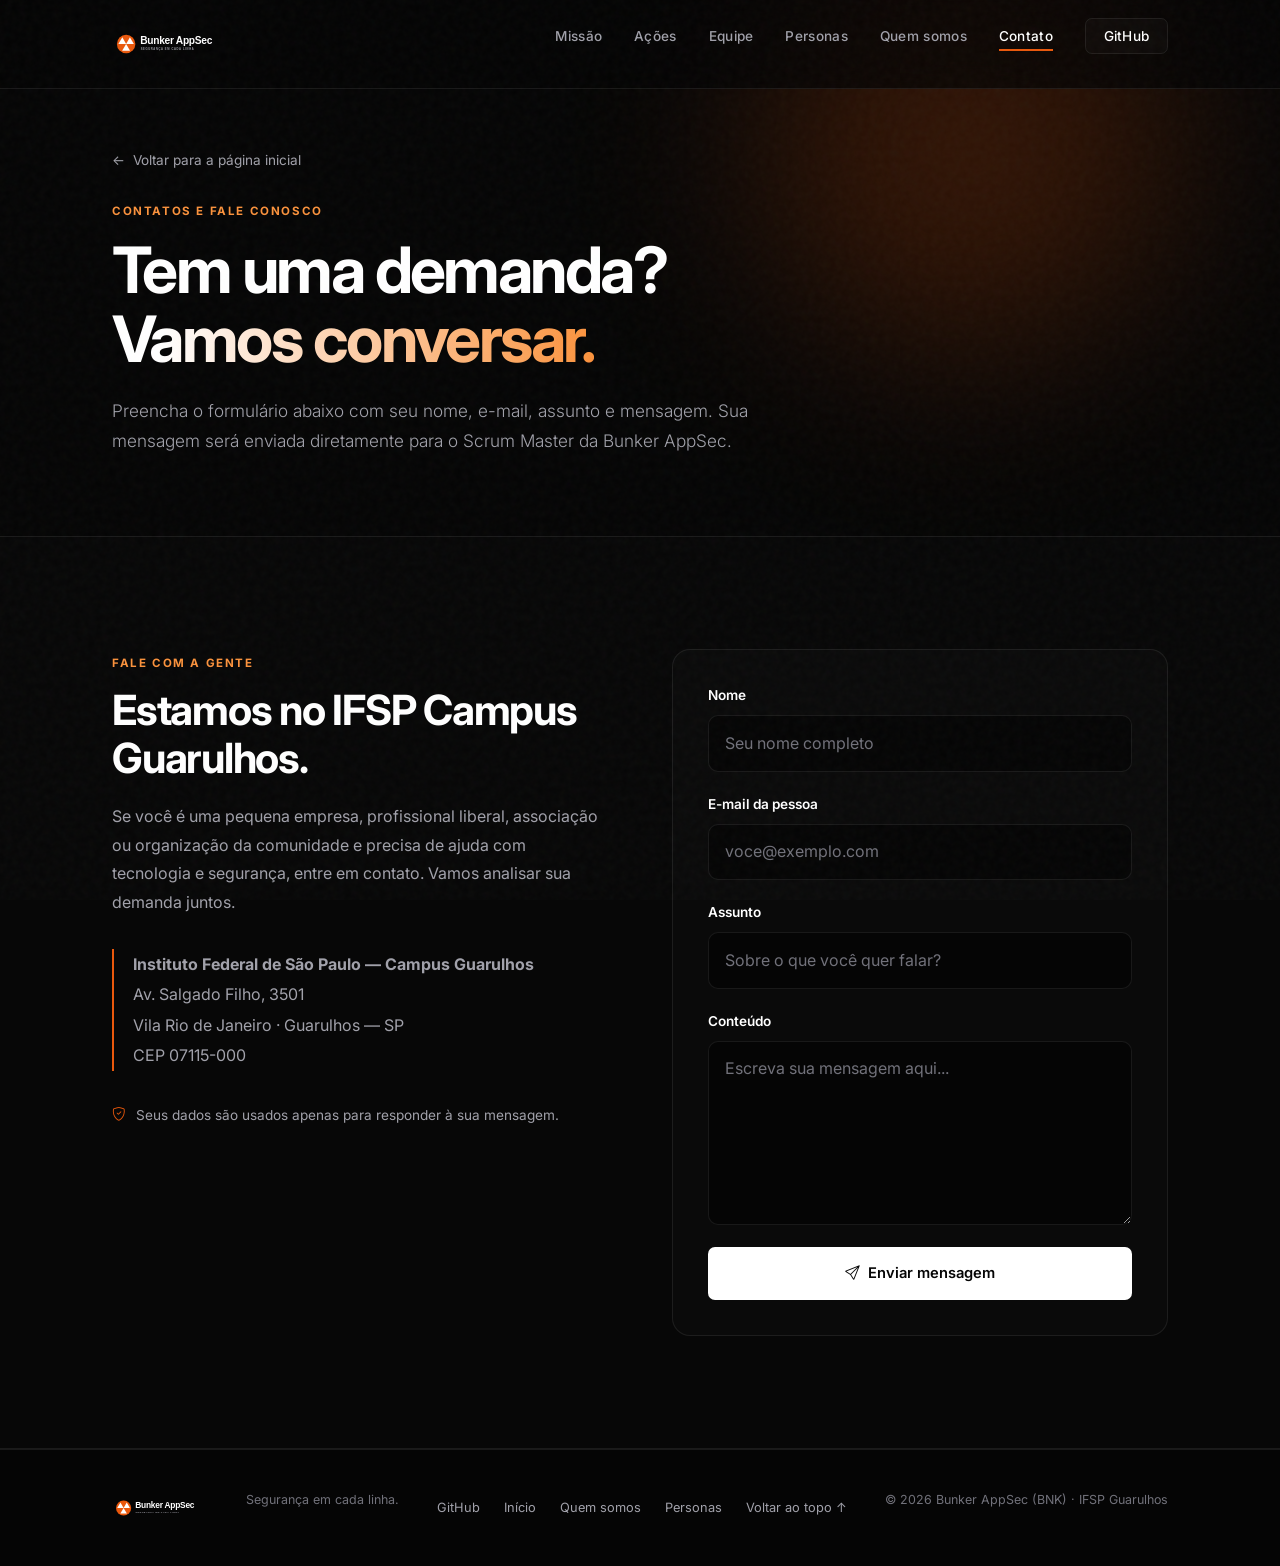
==== contato.html @ 41242b6b "feat: complete portal with personas, contact page and team hero photo (Fase 1.5)" ====
<!DOCTYPE html>
<html lang="pt-BR">
<head>
    <meta charset="UTF-8">
    <meta name="viewport" content="width=device-width, initial-scale=1.0">
    <meta name="description" content="Fale com a Bunker AppSec. Envie sua mensagem para o Scrum Master da startup acadêmica do IFSP Guarulhos.">
    <meta name="theme-color" content="#050505">
    <meta name="author" content="Bunker AppSec">

    <meta property="og:type" content="website">
    <meta property="og:title" content="Contatos e fale conosco | Bunker AppSec">
    <meta property="og:description" content="Envie uma mensagem para a equipe da Bunker AppSec.">
    <meta property="og:url" content="https://bunker.simplifica.gru.br/contato.html">
    <meta name="twitter:card" content="summary">

    <title>Contatos e fale conosco | Bunker AppSec</title>

    <link rel="canonical" href="https://bunker.simplifica.gru.br/contato.html">
    <link rel="icon" type="image/svg+xml" href="assets/img/favicon.svg">
    <link rel="preconnect" href="https://fonts.googleapis.com">
    <link rel="preconnect" href="https://fonts.gstatic.com" crossorigin>
    <link href="https://fonts.googleapis.com/css2?family=Inter:wght@300;400;500;600;700;800&display=swap" rel="stylesheet">
    <link rel="stylesheet" href="https://cdn.jsdelivr.net/npm/bootstrap@5.3.3/dist/css/bootstrap.min.css">
    <link rel="stylesheet" href="https://cdn.jsdelivr.net/npm/bootstrap-icons@1.11.3/font/bootstrap-icons.min.css">
    <link rel="stylesheet" href="css/style.css">
</head>
<body data-bs-theme="dark">
    <div class="site-cursor-glow" aria-hidden="true"></div>
    <a class="skip-link" href="#conteudo">Pular para o conteúdo</a>
    <div class="noise-overlay" aria-hidden="true"></div>

    <header class="navbar" id="navbar">
        <div class="container nav-content">
            <a href="index.html" class="logo" aria-label="Bunker AppSec — página inicial">
                <img src="assets/img/logo.svg" alt="Bunker AppSec" height="34">
            </a>

            <button class="nav-toggle" id="navToggle" type="button"
                    aria-expanded="false" aria-controls="navLinks" aria-label="Abrir menu">
                <span></span>
                <span></span>
                <span></span>
            </button>

            <nav aria-label="Navegação principal">
                <ul class="nav-links" id="navLinks">
                    <li><a href="index.html#missao">Missão</a></li>
                    <li><a href="index.html#acoes">Ações</a></li>
                    <li><a href="index.html#equipe">Equipe</a></li>
                    <li><a href="personas.html">Personas</a></li>
                    <li><a href="quem-somos.html">Quem somos</a></li>
                    <li><a href="contato.html" class="is-active" aria-current="page">Contato</a></li>
                    <li>
                        <a class="btn-outline" href="https://github.com/dahlinpereira/bnk-appsec"
                           target="_blank" rel="noopener noreferrer">GitHub</a>
                    </li>
                </ul>
            </nav>
        </div>
    </header>

    <main id="conteudo">
        <section class="page-hero">
            <div class="orb orb-1" aria-hidden="true"></div>
            <div class="container">
                <a class="back-link fade-in" href="index.html"><span aria-hidden="true">←</span> Voltar para a página inicial</a>
                <span class="eyebrow fade-in delay-1">Contatos e fale conosco</span>
                <h1 class="fade-in delay-1">Tem uma demanda?<br><span class="highlight">Vamos conversar.</span></h1>
                <p class="lead fade-in delay-2">
                    Preencha o formulário abaixo com seu nome, e-mail, assunto e mensagem.
                    Sua mensagem será enviada diretamente para o Scrum Master da Bunker AppSec.
                </p>
            </div>
        </section>

        <section class="section section-alt">
            <div class="container">
                <div class="contact-grid">
                    <div class="contact-info slide-up">
                        <span class="eyebrow">Fale com a gente</span>
                        <h2>Estamos no IFSP Campus Guarulhos.</h2>
                        <p>
                            Se você é uma pequena empresa, profissional liberal, associação ou
                            organização da comunidade e precisa de ajuda com tecnologia e segurança,
                            entre em contato. Vamos analisar sua demanda juntos.
                        </p>

                        <address class="contact-address">
                            <strong>Instituto Federal de São Paulo — Campus Guarulhos</strong><br>
                            Av. Salgado Filho, 3501<br>
                            Vila Rio de Janeiro · Guarulhos — SP<br>
                            CEP 07115-000
                        </address>

                        <p class="contact-note">
                            <i class="bi bi-shield-check" aria-hidden="true"></i>
                            Seus dados são usados apenas para responder à sua mensagem.
                        </p>
                    </div>

                    <div class="contact-form-wrap slide-up delay-1">
                        <div id="formStatus" class="form-status" role="status" aria-live="polite" hidden></div>

                        <form class="contact-form" action="enviar.php" method="POST">
                            <div class="form-field">
                                <label for="nome">Nome</label>
                                <input type="text" id="nome" name="nome" placeholder="Seu nome completo" required maxlength="120">
                            </div>

                            <div class="form-field">
                                <label for="email">E-mail da pessoa</label>
                                <input type="email" id="email" name="email" placeholder="voce@exemplo.com" required maxlength="180">
                            </div>

                            <div class="form-field">
                                <label for="assunto">Assunto</label>
                                <input type="text" id="assunto" name="assunto" placeholder="Sobre o que você quer falar?" required maxlength="150">
                            </div>

                            <div class="form-field">
                                <label for="conteudo">Conteúdo</label>
                                <textarea id="conteudo" name="conteudo" rows="6"
                                          placeholder="Escreva sua mensagem aqui..." required></textarea>
                            </div>

                            <button type="submit" class="btn-primary form-submit">
                                <i class="bi bi-send" aria-hidden="true"></i> Enviar mensagem
                            </button>
                        </form>
                    </div>
                </div>
            </div>
        </section>
    </main>

    <footer class="footer">
        <div class="container footer-content">
            <div class="footer-brand">
                <img src="assets/img/logo.svg" alt="Bunker AppSec" height="28">
                <p>Segurança em cada linha.</p>
            </div>

            <nav class="footer-links" aria-label="Links do rodapé">
                <a href="https://github.com/dahlinpereira/bnk-appsec" target="_blank" rel="noopener noreferrer">GitHub</a>
                <a href="index.html">Início</a>
                <a href="quem-somos.html">Quem somos</a>
                <a href="personas.html">Personas</a>
                <a href="#conteudo">Voltar ao topo ↑</a>
            </nav>

            <p class="footer-copy">© <span id="year">2026</span> Bunker AppSec (BNK) · IFSP Guarulhos</p>
        </div>
    </footer>

    <script src="https://cdn.jsdelivr.net/npm/bootstrap@5.3.3/dist/js/bootstrap.bundle.min.js"></script>
    <script src="js/script.js"></script>
</body>
</html>
---- css/style.css ----
:root {
    --bg-base: #050505;
    --bg-surface: #0a0a0a;
    --bg-elevated: #111111;
    --border-subtle: rgba(255, 255, 255, 0.08);
    --border-strong: rgba(255, 255, 255, 0.18);
    --primary-orange: #ea580c;
    --primary-orange-light: #fb923c;
    --primary-glow: rgba(234, 88, 12, 0.4);
    --text-primary: #ffffff;
    --text-secondary: #a1a1aa;
    --text-muted: #71717a;
    --nav-blur: rgba(5, 5, 5, 0.72);
    --radius: 16px;
    --max-width: 1120px;
}

* {
    margin: 0;
    padding: 0;
    box-sizing: border-box;
    font-family: 'Inter', -apple-system, BlinkMacSystemFont, 'Segoe UI', sans-serif;
}

html {
    scroll-behavior: smooth;
    background-color: var(--bg-base);
    color: var(--text-primary);
    overflow-x: hidden;
}

body {
    background-color: var(--bg-base);
    color: var(--text-primary);
    line-height: 1.6;
    overflow-x: hidden;
}

body.menu-open {
    overflow: hidden;
}

::selection {
    background: var(--primary-orange);
    color: #fff;
}

img,
picture {
    max-width: 100%;
    display: block;
    position: relative;
    z-index: 100;
}

a {
    color: inherit;
}

:focus-visible {
    outline: 2px solid var(--primary-orange);
    outline-offset: 3px;
    border-radius: 4px;
}

/* Acessibilidade — pular para o conteúdo */
.skip-link {
    position: absolute;
    top: -100px;
    left: 1rem;
    z-index: 10000;
    padding: 0.75rem 1.25rem;
    background: var(--primary-orange);
    color: #fff;
    font-size: 0.9rem;
    font-weight: 600;
    text-decoration: none;
    border-radius: 0 0 8px 8px;
    transition: top 0.2s ease;
}

.skip-link:focus {
    top: 0;
}

/* Textura de ruído */
.noise-overlay {
    position: fixed;
    top: 0;
    left: 0;
    width: 100vw;
    height: 100vh;
    pointer-events: none;
    z-index: 9999;
    opacity: 0.035;
    background-image: url("data:image/svg+xml,%3Csvg viewBox='0 0 200 200' xmlns='http://www.w3.org/2000/svg'%3E%3Cfilter id='noiseFilter'%3E%3CfeTurbulence type='fractalNoise' baseFrequency='0.65' numOctaves='3' stitchTiles='stitch'/%3E%3C/filter%3E%3Crect width='100%25' height='100%25' filter='url(%23noiseFilter)'/%3E%3C/svg%3E");
}

/* Brilho ambiente laranja global que segue o cursor pelo site */
.site-cursor-glow {
    position: fixed;
    top: 0;
    left: 0;
    width: 600px;
    height: 600px;
    border-radius: 50%;
    background: radial-gradient(circle, rgba(234, 88, 12, 0.22) 0%, rgba(234, 88, 12, 0.08) 35%, transparent 70%);
    transform: translate(-50%, -50%);
    pointer-events: none;
    z-index: 50; /* Atrás de imagens e mapas (z-index: 100/101) */
    mix-blend-mode: screen;
    opacity: 0;
    transition: opacity 0.25s ease;
    will-change: transform, opacity;
}

@media (hover: none) {
    .site-cursor-glow {
        display: none !important;
    }
}

.container {
    width: 100%;
    max-width: var(--max-width) !important;
    margin: 0 auto;
    padding: 0 2rem;
}

/* Navbar */
.navbar {
    position: fixed;
    top: 0;
    width: 100%;
    z-index: 100;
    background: var(--nav-blur);
    backdrop-filter: blur(14px);
    -webkit-backdrop-filter: blur(14px);
    border-bottom: 1px solid var(--border-subtle);
    transition: transform 0.35s ease;
}

.navbar.is-hidden {
    transform: translateY(-100%);
}

.nav-content {
    display: flex;
    justify-content: space-between;
    align-items: center;
    height: 72px;
    gap: 1.5rem;
}

.logo {
    display: inline-flex;
    align-items: center;
    text-decoration: none;
    flex-shrink: 0;
}

.logo img {
    height: 34px;
    width: auto;
}

.nav-links {
    display: flex;
    gap: 2rem;
    list-style: none;
    align-items: center;
}

.nav-links a {
    color: var(--text-secondary);
    text-decoration: none;
    font-size: 0.85rem;
    font-weight: 500;
    letter-spacing: 0.3px;
    transition: color 0.25s ease;
    position: relative;
}

.nav-links a:not(.btn-outline)::after {
    content: "";
    position: absolute;
    left: 0;
    bottom: -7px;
    width: 0;
    height: 2px;
    background: var(--primary-orange);
    transition: width 0.25s ease;
}

.nav-links a:not(.btn-outline):hover,
.nav-links a.is-active {
    color: var(--text-primary);
}

.nav-links a:not(.btn-outline):hover::after,
.nav-links a.is-active::after {
    width: 100%;
}

.btn-outline {
    border: 1px solid var(--border-subtle);
    padding: 0.55rem 1.1rem;
    border-radius: 7px;
    color: var(--text-primary) !important;
    background: rgba(255, 255, 255, 0.02);
    transition: background 0.25s ease, color 0.25s ease, border-color 0.25s ease;
}

.btn-outline:hover {
    background: var(--text-primary);
    color: var(--bg-base) !important;
    border-color: var(--text-primary);
}

/* Botão do menu mobile */
.nav-toggle {
    display: none;
    flex-direction: column;
    justify-content: center;
    gap: 5px;
    width: 42px;
    height: 42px;
    padding: 0 9px;
    background: transparent;
    border: 1px solid var(--border-subtle);
    border-radius: 8px;
    cursor: pointer;
}

.nav-toggle span {
    display: block;
    width: 100%;
    height: 2px;
    background: var(--text-primary);
    border-radius: 2px;
    transition: transform 0.25s ease, opacity 0.25s ease;
}

.nav-toggle[aria-expanded="true"] span:nth-child(1) {
    transform: translateY(7px) rotate(45deg);
}

.nav-toggle[aria-expanded="true"] span:nth-child(2) {
    opacity: 0;
}

.nav-toggle[aria-expanded="true"] span:nth-child(3) {
    transform: translateY(-7px) rotate(-45deg);
}

/* Hero */
.hero {
    min-height: 100svh;
    display: flex;
    flex-direction: column;
    justify-content: center;
    position: relative;
    overflow: hidden;
    padding: 140px 0 90px;
    text-align: center;
}

.hero::before {
    content: "";
    position: absolute;
    inset: 0;
    background-image:
        linear-gradient(rgba(255, 255, 255, 0.035) 1px, transparent 1px),
        linear-gradient(90deg, rgba(255, 255, 255, 0.035) 1px, transparent 1px);
    background-size: 64px 64px;
    -webkit-mask-image: radial-gradient(ellipse 70% 65% at 50% 45%, #000 30%, transparent 78%);
    mask-image: radial-gradient(ellipse 70% 65% at 50% 45%, #000 30%, transparent 78%);
    z-index: 0;
    pointer-events: none;
}

.orb {
    position: absolute;
    border-radius: 50%;
    filter: blur(100px);
    z-index: 0;
    opacity: 0.5;
    animation: float 12s infinite alternate ease-in-out;
    pointer-events: none;
}

.orb-1 {
    width: 420px;
    height: 420px;
    background: var(--primary-glow);
    top: -12%;
    right: 8%;
}

.orb-2 {
    width: 320px;
    height: 320px;
    background: rgba(255, 255, 255, 0.05);
    bottom: 6%;
    left: 6%;
    animation-delay: -6s;
}

@keyframes float {
    0% { transform: translate(0, 0); }
    100% { transform: translate(30px, 45px); }
}

.hero-content {
    position: relative;
    z-index: 2;
    display: flex;
    flex-direction: column;
    align-items: center;
}

.badge {
    display: inline-flex;
    align-items: center;
    gap: 0.55rem;
    padding: 0.45rem 1rem;
    border-radius: 50px;
    border: 1px solid rgba(234, 88, 12, 0.55);
    color: var(--primary-orange-light);
    font-size: 0.72rem;
    font-weight: 600;
    letter-spacing: 1.2px;
    text-transform: uppercase;
    margin-bottom: 2rem;
    background: rgba(234, 88, 12, 0.09);
}

.badge::before {
    content: "";
    width: 6px;
    height: 6px;
    border-radius: 50%;
    background: var(--primary-orange);
    box-shadow: 0 0 10px var(--primary-orange);
}

.hero h1 {
    font-size: clamp(2.8rem, 6.2vw, 5.2rem);
    font-weight: 700;
    line-height: 1.03;
    letter-spacing: -0.045em;
    margin-bottom: 1.6rem;
    max-width: 900px;
}

.highlight {
    background: linear-gradient(to right, #ffffff 10%, var(--primary-orange-light) 100%);
    -webkit-background-clip: text;
    background-clip: text;
    -webkit-text-fill-color: transparent;
}

.hero p {
    font-size: 1.08rem;
    color: var(--text-secondary);
    max-width: 660px;
    line-height: 1.7;
    margin-bottom: 2.4rem;
}

.hero-actions {
    display: flex;
    gap: 1rem;
    flex-wrap: wrap;
    justify-content: center;
}

.btn-primary,
.btn-secondary {
    display: inline-flex;
    align-items: center;
    justify-content: center;
    gap: 0.45rem;
    padding: 0.85rem 1.7rem;
    border-radius: 7px;
    font-size: 0.92rem;
    font-weight: 600;
    text-decoration: none;
    transition: transform 0.25s ease, background 0.25s ease, border-color 0.25s ease;
    border: 1px solid transparent;
}

.btn-primary {
    background: var(--text-primary);
    color: var(--bg-base);
}

.btn-primary:hover {
    background: #e4e4e7;
    transform: translateY(-2px);
}

.btn-secondary {
    background: var(--bg-elevated);
    border-color: var(--border-subtle);
    color: var(--text-primary);
}

.btn-secondary:hover {
    background: rgba(255, 255, 255, 0.06);
    border-color: var(--border-strong);
    transform: translateY(-2px);
}

.hero-tags {
    display: flex;
    flex-wrap: wrap;
    justify-content: center;
    gap: 0.6rem;
    list-style: none;
    margin-top: 2.4rem;
}

.hero-tags li {
    padding: 0.35rem 0.8rem;
    border: 1px solid var(--border-subtle);
    border-radius: 50px;
    background: rgba(255, 255, 255, 0.02);
    color: var(--text-secondary);
    font-size: 0.72rem;
    font-weight: 500;
    letter-spacing: 0.4px;
}

.hero-status {
    display: inline-flex;
    align-items: center;
    gap: 0.5rem;
    margin-top: 2.2rem;
    font-size: 0.78rem;
    color: var(--text-muted);
    flex-wrap: wrap;
    justify-content: center;
}

.hero-status a {
    color: var(--text-secondary);
    text-decoration: none;
    border-bottom: 1px solid transparent;
    transition: color 0.2s ease, border-color 0.2s ease;
}

.hero-status a:hover {
    color: var(--text-primary);
    border-color: var(--primary-orange);
}

.status-dot {
    width: 7px;
    height: 7px;
    border-radius: 50%;
    background: #22c55e;
    box-shadow: 0 0 0 3px rgba(34, 197, 94, 0.14);
}

/* Seções */
.section {
    padding: 7rem 0;
    position: relative;
    z-index: 2;
    scroll-margin-top: 90px;
}

.section-alt {
    background: #070707;
    border-top: 1px solid var(--border-subtle);
    border-bottom: 1px solid var(--border-subtle);
}

.section-header {
    margin-bottom: 3.5rem;
    max-width: 780px;
}

.eyebrow {
    display: inline-block;
    color: var(--primary-orange-light);
    font-size: 0.72rem;
    font-weight: 700;
    letter-spacing: 1.6px;
    text-transform: uppercase;
    margin-bottom: 0.9rem;
}

.section-header h2 {
    font-size: clamp(2rem, 4vw, 3rem);
    font-weight: 700;
    letter-spacing: -0.035em;
    line-height: 1.12;
    margin-bottom: 1rem;
}

.section-header .lead {
    color: var(--text-secondary);
    font-size: 1.02rem;
    line-height: 1.75;
    max-width: 720px;
}

/* Bento grid */
.bento-grid {
    display: grid;
    grid-template-columns: repeat(3, 1fr);
    gap: 1.25rem;
}

.bento-card {
    background: linear-gradient(180deg, #0c0c0c 0%, #080808 100%);
    border: 1px solid var(--border-subtle);
    border-radius: 18px;
    padding: 2.1rem;
    position: relative;
    overflow: hidden;
    transition: border-color 0.3s ease, transform 0.3s ease;
}

.bento-card:hover {
    border-color: var(--border-strong);
    transform: translateY(-3px);
}

/* Efeito de brilho laranja que segue o cursor em cards de todo o site */
.bento-card,
.mvv-card,
.action-card,
.persona-card,
.extension-card,
.stack-card,
.service-item,
.location-info,
.step,
.principle {
    position: relative;
    overflow: hidden;
}

.bento-card::before,
.mvv-card::before,
.action-card::before,
.persona-card::before,
.extension-card::before,
.stack-card::before,
.service-item::before,
.location-info::before,
.step::before,
.principle::before {
    content: "";
    position: absolute;
    top: var(--y, 0);
    left: var(--x, 0);
    transform: translate(-50%, -50%);
    width: 520px;
    height: 520px;
    background: radial-gradient(circle, rgba(234, 88, 12, 0.16) 0%, transparent 62%);
    opacity: 0;
    transition: opacity 0.3s ease;
    pointer-events: none;
    z-index: 0;
}

.bento-card:hover::before,
.mvv-card:hover::before,
.action-card:hover::before,
.persona-card:hover::before,
.extension-card:hover::before,
.stack-card:hover::before,
.service-item:hover::before,
.location-info:hover::before,
.step:hover::before,
.principle:hover::before {
    opacity: 1;
}

.bento-card > *,
.mvv-card > *,
.action-card > *,
.persona-card > *,
.extension-card > *,
.stack-card > *,
.service-item > *,
.location-info > *,
.step > *,
.principle > * {
    position: relative;
    z-index: 1;
}

.card-content {
    position: relative;
    z-index: 1;
}

.bento-card.col-span-2 {
    grid-column: span 2;
}

.icon {
    display: inline-flex;
    align-items: center;
    justify-content: center;
    width: 48px;
    height: 48px;
    margin-bottom: 1.3rem;
    font-size: 1.4rem;
    border-radius: 12px;
    background: rgba(234, 88, 12, 0.09);
    border: 1px solid rgba(234, 88, 12, 0.18);
}

.bento-card h3 {
    font-size: 1.18rem;
    font-weight: 600;
    margin-bottom: 0.65rem;
    letter-spacing: -0.01em;
}

.bento-card p {
    color: var(--text-secondary);
    line-height: 1.7;
    font-size: 0.93rem;
}

/* Citação / princípio */
.principle {
    margin-top: 1.5rem;
    padding: 2rem 2.2rem;
    border-left: 2px solid var(--primary-orange);
    background: var(--bg-surface);
    border-radius: 0 14px 14px 0;
}

.principle p {
    font-size: clamp(1.1rem, 2vw, 1.45rem);
    font-weight: 500;
    letter-spacing: -0.02em;
    line-height: 1.45;
    color: var(--text-primary);
}

.principle cite {
    display: block;
    margin-top: 0.8rem;
    font-style: normal;
    font-size: 0.78rem;
    color: var(--text-muted);
    letter-spacing: 0.4px;
}

/* Extensão */
.extension-grid {
    display: grid;
    grid-template-columns: repeat(3, 1fr);
    gap: 1.25rem;
}

.extension-card {
    position: relative;
    padding: 2.2rem;
    background: var(--bg-surface);
    border: 1px solid var(--border-subtle);
    border-radius: 18px;
    overflow: hidden;
    transition: border-color 0.3s ease, transform 0.3s ease;
}

.extension-card:hover {
    border-color: rgba(234, 88, 12, 0.4);
    transform: translateY(-3px);
}

.card-number {
    display: block;
    font-size: 0.8rem;
    font-weight: 700;
    letter-spacing: 2px;
    color: var(--primary-orange);
    margin-bottom: 2.6rem;
}

.extension-card h3 {
    font-size: 1.25rem;
    font-weight: 600;
    margin-bottom: 0.7rem;
    letter-spacing: -0.01em;
}

.extension-card p {
    color: var(--text-secondary);
    font-size: 0.93rem;
    line-height: 1.7;
}

.extension-note {
    display: flex;
    gap: 1.2rem;
    align-items: flex-start;
    margin-top: 1.25rem;
    padding: 1.6rem 1.8rem;
    background: rgba(234, 88, 12, 0.05);
    border: 1px solid rgba(234, 88, 12, 0.18);
    border-radius: 14px;
}

.extension-note strong {
    color: var(--primary-orange-light);
    font-size: 0.85rem;
    white-space: nowrap;
    padding-top: 0.15rem;
}

.extension-note p {
    color: var(--text-secondary);
    font-size: 0.93rem;
    line-height: 1.7;
}

/* Processo */
.steps {
    display: grid;
    grid-template-columns: repeat(2, 1fr);
    gap: 1.25rem;
    list-style: none;
}

.step {
    display: flex;
    gap: 1.2rem;
    padding: 1.8rem;
    background: var(--bg-surface);
    border: 1px solid var(--border-subtle);
    border-radius: 16px;
    transition: border-color 0.3s ease;
}

.step:hover {
    border-color: var(--border-strong);
}

.step-number {
    flex-shrink: 0;
    font-size: 0.78rem;
    font-weight: 700;
    letter-spacing: 1px;
    color: var(--primary-orange);
    padding-top: 0.2rem;
}

.step h3 {
    font-size: 1.05rem;
    font-weight: 600;
    margin-bottom: 0.45rem;
}

.step p {
    color: var(--text-secondary);
    font-size: 0.9rem;
    line-height: 1.7;
}

/* Stack */
.stack-grid {
    display: grid;
    grid-template-columns: repeat(5, 1fr);
    gap: 1.25rem;
}

@media (max-width: 1100px) {
    .stack-grid {
        grid-template-columns: repeat(3, 1fr);
    }
}

.stack-card {
    padding: 1.8rem;
    background: var(--bg-surface);
    border: 1px solid var(--border-subtle);
    border-radius: 16px;
    transition: border-color 0.3s ease, transform 0.3s ease;
}

.stack-card:hover {
    border-color: var(--border-strong);
    transform: translateY(-3px);
}

.stack-mark {
    display: inline-flex;
    align-items: center;
    justify-content: center;
    width: 48px;
    height: 48px;
    margin-bottom: 1.2rem;
    border-radius: 12px;
    background: rgba(255, 255, 255, 0.04);
    border: 1px solid var(--border-subtle);
    color: var(--primary-orange-light);
    font-size: 0.78rem;
    font-weight: 700;
    letter-spacing: 0.5px;
    transition: transform 0.3s ease, border-color 0.3s ease, box-shadow 0.3s ease;
}

.stack-mark svg {
    display: block;
    width: 26px;
    height: 26px;
}

.stack-card:hover .stack-mark {
    transform: scale(1.08);
    border-color: rgba(234, 88, 12, 0.45);
    box-shadow: 0 0 20px rgba(234, 88, 12, 0.22);
}

.stack-card h3 {
    font-size: 1rem;
    font-weight: 600;
    margin-bottom: 0.5rem;
}

.stack-card p {
    color: var(--text-secondary);
    font-size: 0.86rem;
    line-height: 1.65;
}

.stack-note {
    margin-top: 1.5rem;
    color: var(--text-muted);
    font-size: 0.8rem;
}

/* CTA com Efeito Matrix de 1 e 0 atrás do quadro */
.cta-section {
    position: relative;
    overflow: hidden;
    padding: 7rem 0 8rem;
    background: #050505;
}

.matrix-canvas {
    position: absolute;
    top: 0;
    left: 0;
    width: 100%;
    height: 100%;
    pointer-events: none;
    z-index: 0;
    opacity: 0.65;
}

.cta-section .container {
    position: relative;
    z-index: 1;
}

.cta-card {
    position: relative;
    overflow: hidden;
    text-align: center;
    padding: 4.5rem 2rem;
    background: rgba(10, 10, 10, 0.78);
    backdrop-filter: blur(16px);
    -webkit-backdrop-filter: blur(16px);
    border: 1px solid rgba(234, 88, 12, 0.3);
    border-radius: 24px;
    box-shadow: 0 20px 50px rgba(0, 0, 0, 0.8), 0 0 35px rgba(234, 88, 12, 0.12);
}

.cta-card h2 {
    font-size: clamp(2rem, 4.5vw, 3.2rem);
    font-weight: 700;
    letter-spacing: -0.04em;
    line-height: 1.1;
    margin-bottom: 1rem;
}

.cta-card > p {
    color: var(--text-secondary);
    max-width: 540px;
    margin: 0 auto 2rem;
    font-size: 1rem;
    line-height: 1.7;
}

.cta-card .hero-actions {
    margin-bottom: 2.4rem;
}

.team-line {
    display: flex;
    flex-wrap: wrap;
    align-items: center;
    justify-content: center;
    gap: 0.5rem 1rem;
    padding-top: 1.8rem;
    border-top: 1px solid var(--border-subtle);
    max-width: 620px;
    margin: 0 auto;
}

.team-line p {
    color: var(--text-muted);
    font-size: 0.8rem;
}

.team-line a {
    color: var(--text-secondary);
    font-size: 0.8rem;
    font-weight: 500;
    text-decoration: none;
    border-bottom: 1px solid transparent;
    transition: color 0.2s ease, border-color 0.2s ease;
}

.team-line a:hover {
    color: var(--text-primary);
    border-color: var(--primary-orange);
}

/* Footer */
.footer {
    border-top: 1px solid var(--border-subtle);
    padding: 2.5rem 0;
    background: var(--bg-base);
}

.footer-content {
    display: flex;
    justify-content: space-between;
    align-items: center;
    gap: 1.5rem;
    flex-wrap: wrap;
}

.footer-brand {
    display: flex;
    align-items: center;
    gap: 0.9rem;
}

.footer-brand img {
    height: 28px;
    width: auto;
}

.footer-brand p {
    color: var(--text-muted);
    font-size: 0.78rem;
}

.footer-links {
    display: flex;
    gap: 1.5rem;
    flex-wrap: wrap;
}

.footer-links a {
    color: var(--text-secondary);
    font-size: 0.8rem;
    text-decoration: none;
    transition: color 0.2s ease;
}

.footer-links a:hover {
    color: var(--text-primary);
}

.footer-copy {
    color: var(--text-muted);
    font-size: 0.78rem;
}

/* Animações */
.fade-in,
.slide-up {
    opacity: 0;
    transform: translateY(24px);
    transition:
        opacity 0.8s cubic-bezier(0.16, 1, 0.3, 1),
        transform 0.8s cubic-bezier(0.16, 1, 0.3, 1);
}

.fade-in.active,
.slide-up.active {
    opacity: 1;
    transform: translateY(0);
}

.delay-1 { transition-delay: 0.08s; }
.delay-2 { transition-delay: 0.16s; }
.delay-3 { transition-delay: 0.24s; }
.delay-4 { transition-delay: 0.32s; }

/* Responsivo */
@media (max-width: 980px) {
    .bento-grid,
    .extension-grid {
        grid-template-columns: repeat(2, 1fr);
    }

    .bento-card.col-span-2 {
        grid-column: span 2;
    }

    .stack-grid {
        grid-template-columns: repeat(2, 1fr);
    }
}

@media (max-width: 900px) {
    .nav-toggle {
        display: inline-flex;
    }

    .nav-links {
        position: fixed;
        top: 72px;
        left: 0;
        right: 0;
        flex-direction: column;
        align-items: stretch;
        gap: 0;
        padding: 0.5rem 1.5rem 1.5rem;
        background: rgba(5, 5, 5, 0.98);
        border-bottom: 1px solid var(--border-subtle);
        transform: translateY(-120%);
        opacity: 0;
        visibility: hidden;
        transition: transform 0.3s ease, opacity 0.3s ease, visibility 0.3s ease;
        max-height: calc(100svh - 72px);
        overflow-y: auto;
    }

    .nav-links.is-open {
        transform: translateY(0);
        opacity: 1;
        visibility: visible;
    }

    .nav-links li {
        border-bottom: 1px solid var(--border-subtle);
    }

    .nav-links li:last-child {
        border-bottom: none;
    }

    .nav-links a:not(.btn-outline) {
        display: block;
        padding: 1rem 0;
        font-size: 0.95rem;
    }

    .nav-links a:not(.btn-outline)::after {
        display: none;
    }

    .nav-links .btn-outline {
        display: block;
        margin-top: 1rem;
        padding: 0.85rem 1.2rem;
        text-align: center;
    }

    .steps {
        grid-template-columns: 1fr;
    }

    .footer-content {
        flex-direction: column;
        text-align: center;
    }

    .footer-brand {
        flex-direction: column;
        gap: 0.5rem;
    }
}

@media (max-width: 640px) {
    .container {
        padding: 0 1.25rem;
    }

    .hero {
        padding: 120px 0 70px;
    }

    .hero h1 {
        font-size: clamp(2.4rem, 10vw, 3.2rem);
    }

    .hero p {
        font-size: 1rem;
    }

    .hero-actions {
        width: 100%;
        flex-direction: column;
    }

    .btn-primary,
    .btn-secondary {
        width: 100%;
    }

    .section {
        padding: 5rem 0;
    }

    .bento-grid,
    .extension-grid,
    .stack-grid {
        grid-template-columns: 1fr;
    }

    .bento-card.col-span-2 {
        grid-column: span 1;
    }

    .bento-card,
    .extension-card {
        padding: 1.7rem;
    }

    .extension-note {
        flex-direction: column;
        gap: 0.5rem;
    }

    .cta-card {
        padding: 3rem 1.4rem;
    }

    .principle {
        padding: 1.6rem;
    }

    .footer-links {
        justify-content: center;
        gap: 1rem;
    }
}

/* Movimento reduzido */
@media (prefers-reduced-motion: reduce) {
    html {
        scroll-behavior: auto;
    }

    *,
    *::before,
    *::after {
        animation-duration: 0.01ms !important;
        animation-iteration-count: 1 !important;
        transition-duration: 0.01ms !important;
    }

    .fade-in,
    .slide-up {
        opacity: 1;
        transform: none;
    }
}

/* ==========================================================
   Página principal — dobras 1 a 5 e página "Quem somos"
   ========================================================== */

/* 1ª dobra — foto da equipe ao fundo
   Salve a foto em assets/img/equipe-ifsp.jpg */
.hero-bg {
    position: absolute;
    inset: 0;
    z-index: 0;
    pointer-events: none;
    background:
        linear-gradient(180deg, rgba(5, 5, 5, 0.8) 0%, rgba(5, 5, 5, 0.55) 45%, rgba(5, 5, 5, 0.95) 100%),
        url("../assets/img/equipe-ifsp.jpg") center / cover no-repeat;
}

.hero-photo .hero-content {
    text-shadow: 0 2px 24px rgba(0, 0, 0, 0.55);
}

/* Link "Saiba mais →" dentro dos cards */
.card-link {
    display: inline-flex;
    align-items: center;
    gap: 0.4rem;
    margin-top: 1.2rem;
    color: var(--primary-orange-light);
    font-size: 0.85rem;
    font-weight: 600;
    transition: gap 0.25s ease;
}

/* 2ª dobra — Missão, Visão e Valores */
.mvv-grid {
    display: grid;
    grid-template-columns: repeat(2, 1fr);
    gap: 1.25rem;
}

.mvv-card {
    padding: 2.2rem;
    background: var(--bg-surface);
    border: 1px solid var(--border-subtle);
    border-radius: 18px;
    transition: border-color 0.3s ease, transform 0.3s ease;
}

.mvv-card:hover {
    border-color: rgba(234, 88, 12, 0.4);
    transform: translateY(-3px);
}

.mvv-card h3 {
    font-size: 1.3rem;
    font-weight: 600;
    margin: 1.2rem 0 0.7rem;
    letter-spacing: -0.01em;
}

.mvv-card p,
.mvv-card li {
    color: var(--text-secondary);
    font-size: 0.95rem;
    line-height: 1.7;
}

.mvv-values {
    grid-column: span 2;
}

.mvv-values ul {
    list-style: none;
    display: grid;
    grid-template-columns: repeat(2, 1fr);
    gap: 0.8rem 2rem;
}

.mvv-values li strong {
    color: var(--text-primary);
}

/* 3ª dobra — cards das ações de extensão */
.action-grid {
    display: grid;
    grid-template-columns: repeat(4, 1fr);
    gap: 1.25rem;
}

.action-card {
    display: flex;
    flex-direction: column;
    padding: 2rem 1.7rem;
    background: var(--bg-surface);
    border: 1px solid var(--border-subtle);
    border-radius: 18px;
    text-decoration: none;
    transition: border-color 0.3s ease, transform 0.3s ease;
}

.action-card:hover,
.action-card:focus-visible {
    border-color: rgba(234, 88, 12, 0.5);
    transform: translateY(-4px);
}

.action-card:hover .card-link {
    gap: 0.7rem;
}

.action-card img {
    width: 84px;
    height: 84px;
    margin-bottom: 1.6rem;
}

.action-card h3 {
    font-size: 1.2rem;
    font-weight: 600;
    margin-bottom: 0.6rem;
    letter-spacing: -0.01em;
}

.action-card p {
    color: var(--text-secondary);
    font-size: 0.92rem;
    line-height: 1.65;
    flex-grow: 1;
}

/* 4ª dobra — cards das personas */
.persona-grid {
    display: grid;
    grid-template-columns: repeat(4, 1fr);
    gap: 1.25rem;
}

.persona-card {
    display: flex;
    flex-direction: column;
    overflow: hidden;
    background: var(--bg-surface);
    border: 1px solid var(--border-subtle);
    border-radius: 18px;
    text-decoration: none;
    transition: border-color 0.3s ease, transform 0.3s ease;
}

.persona-card:hover,
.persona-card:focus-visible {
    border-color: rgba(234, 88, 12, 0.5);
    transform: translateY(-4px);
}

.persona-card:hover .card-link {
    gap: 0.7rem;
}

.persona-card img {
    width: 100%;
    aspect-ratio: 1 / 1;
    object-fit: cover;
    background: var(--bg-elevated);
}

.persona-info {
    display: flex;
    flex-direction: column;
    flex-grow: 1;
    padding: 1.4rem 1.5rem 1.6rem;
}

.persona-info h3 {
    font-size: 1.1rem;
    font-weight: 600;
    letter-spacing: -0.01em;
}

.persona-role {
    margin: 0.25rem 0 0.7rem;
    color: var(--primary-orange-light);
    font-size: 0.78rem;
    font-weight: 600;
    letter-spacing: 0.8px;
    text-transform: uppercase;
}

.persona-info p:not(.persona-role) {
    color: var(--text-secondary);
    font-size: 0.9rem;
    line-height: 1.6;
    flex-grow: 1;
}

/* 5ª dobra — localização */
.location-grid {
    display: grid;
    grid-template-columns: 1fr 1.6fr;
    gap: 1.25rem;
    align-items: stretch;
}

.location-info {
    display: flex;
    flex-direction: column;
    align-items: flex-start;
    gap: 0.35rem;
    padding: 2.2rem;
    background: var(--bg-surface);
    border: 1px solid var(--border-subtle);
    border-radius: 18px;
    font-style: normal;
    color: var(--text-secondary);
    font-size: 0.95rem;
}

.location-info strong {
    color: var(--text-primary);
    font-size: 1.1rem;
    line-height: 1.4;
    margin-bottom: 0.6rem;
}

.location-info .btn-secondary {
    margin-top: 1.4rem;
}

.location-map {
    position: relative;
    z-index: 100;
    min-height: 340px;
    overflow: hidden;
    border: 1px solid var(--border-subtle);
    border-radius: 18px;
    background: var(--bg-surface);
}

.location-map iframe {
    position: relative;
    z-index: 101;
    display: block;
    width: 100%;
    height: 100%;
    min-height: 340px;
    border: 0;
    filter: grayscale(0.4) invert(0.92) hue-rotate(180deg) contrast(0.9);
}

/* Página "Quem somos" */
.page-hero {
    padding: 150px 0 4rem;
    position: relative;
    overflow: hidden;
}

.page-hero h1 {
    font-size: clamp(2.4rem, 5vw, 4rem);
    font-weight: 700;
    letter-spacing: -0.04em;
    line-height: 1.08;
    margin-bottom: 1.4rem;
    max-width: 820px;
}

.page-hero .lead {
    color: var(--text-secondary);
    font-size: 1.08rem;
    line-height: 1.75;
    max-width: 720px;
}

.prose {
    max-width: 760px;
}

.prose p {
    color: var(--text-secondary);
    font-size: 1.02rem;
    line-height: 1.85;
    margin-bottom: 1.2rem;
}

.prose p strong {
    color: var(--text-primary);
}

.service-list {
    display: grid;
    gap: 1.25rem;
}

.service-item {
    display: grid;
    grid-template-columns: 84px 1fr;
    gap: 1.8rem;
    padding: 2.2rem;
    background: var(--bg-surface);
    border: 1px solid var(--border-subtle);
    border-radius: 18px;
    scroll-margin-top: 100px;
    transition: border-color 0.3s ease;
}

.service-item:target {
    border-color: var(--primary-orange);
    box-shadow: 0 0 0 1px var(--primary-orange), 0 0 40px var(--primary-glow);
}

.service-item img {
    width: 84px;
    height: 84px;
}

.service-item h3 {
    font-size: 1.35rem;
    font-weight: 600;
    letter-spacing: -0.015em;
    margin-bottom: 0.7rem;
}

.service-item p {
    color: var(--text-secondary);
    font-size: 0.98rem;
    line-height: 1.75;
    margin-bottom: 0.9rem;
}

.service-item h4 {
    color: var(--primary-orange-light);
    font-size: 0.75rem;
    font-weight: 700;
    letter-spacing: 1.4px;
    text-transform: uppercase;
    margin: 1.2rem 0 0.5rem;
}

.service-item ul {
    list-style: none;
    display: grid;
    gap: 0.45rem;
}

.service-item li {
    position: relative;
    padding-left: 1.3rem;
    color: var(--text-secondary);
    font-size: 0.95rem;
    line-height: 1.6;
}

.service-item li::before {
    content: "";
    position: absolute;
    left: 0;
    top: 0.65em;
    width: 6px;
    height: 6px;
    border-radius: 50%;
    background: var(--primary-orange);
}

.back-link {
    display: flex;
    width: fit-content;
    align-items: center;
    gap: 0.5rem;
    margin-bottom: 1.6rem;
    color: var(--text-secondary);
    font-size: 0.85rem;
    text-decoration: none;
    transition: color 0.2s ease;
}

.back-link:hover {
    color: var(--text-primary);
}

@media (max-width: 1100px) {
    .action-grid,
    .persona-grid {
        grid-template-columns: repeat(2, 1fr);
    }
}

@media (max-width: 900px) {
    .location-grid {
        grid-template-columns: 1fr;
    }
}

@media (max-width: 760px) {
    .mvv-grid {
        grid-template-columns: 1fr;
    }

    .mvv-values {
        grid-column: auto;
    }

    .mvv-values ul {
        grid-template-columns: 1fr;
    }
}

@media (max-width: 640px) {
    .action-grid,
    .persona-grid {
        grid-template-columns: 1fr;
    }

    .mvv-card,
    .location-info,
    .service-item {
        padding: 1.7rem;
    }

    .service-item {
        grid-template-columns: 1fr;
        gap: 1.2rem;
    }

    .page-hero {
        padding: 120px 0 3rem;
    }
}

/* =========================================================
   Página Personas
   ========================================================= */
.persona-list {
    display: grid;
    gap: 2rem;
}

.persona-detail {
    display: grid;
    grid-template-columns: 320px minmax(0, 1fr);
    gap: 2.5rem;
    padding: 2rem;
    background: var(--bg-surface);
    border: 1px solid var(--border-subtle);
    border-radius: 18px;
    transition: border-color 0.3s ease;
}

.persona-detail:hover {
    border-color: var(--border-strong);
}

.persona-detail > img {
    width: 100%;
    aspect-ratio: 1 / 1;
    object-fit: cover;
    border-radius: 14px;
    align-self: start;
}

.persona-label {
    display: inline-block;
    color: var(--primary-orange);
    font-size: 0.75rem;
    font-weight: 600;
    letter-spacing: 1px;
    text-transform: uppercase;
    margin-bottom: 0.7rem;
}

.persona-detail h2 {
    font-size: clamp(1.6rem, 3vw, 2.2rem);
    font-weight: 700;
    letter-spacing: -0.03em;
    line-height: 1.15;
    margin-bottom: 0.4rem;
}

.persona-detail-role {
    color: var(--primary-orange-light) !important;
    font-size: 0.9rem !important;
    font-weight: 600;
    margin-bottom: 1.8rem !important;
}

.persona-detail-body h3 {
    font-size: 0.8rem;
    font-weight: 700;
    letter-spacing: 1px;
    text-transform: uppercase;
    color: var(--text-primary);
    margin: 1.6rem 0 0.6rem;
}

.persona-detail-body h3:first-of-type {
    margin-top: 0;
}

.persona-detail-body p,
.persona-detail-body li {
    color: var(--text-secondary);
    font-size: 0.95rem;
    line-height: 1.75;
}

.persona-detail-body ul {
    padding-left: 1.2rem;
    margin: 0 0 0.6rem;
}

.persona-detail-body li + li {
    margin-top: 0.3rem;
}

/* =========================================================
   Página Contato
   ========================================================= */
.contact-grid {
    display: grid;
    grid-template-columns: minmax(0, 1fr) minmax(0, 1fr);
    gap: 4rem;
    align-items: start;
}

.contact-info h2 {
    font-size: clamp(1.8rem, 3.5vw, 2.6rem);
    font-weight: 700;
    letter-spacing: -0.03em;
    line-height: 1.15;
    margin-bottom: 1.2rem;
}

.contact-info > p {
    color: var(--text-secondary);
    line-height: 1.8;
    margin-bottom: 2rem;
}

.contact-address {
    font-style: normal;
    color: var(--text-secondary);
    line-height: 1.9;
    padding-left: 1.2rem;
    border-left: 2px solid var(--primary-orange);
}

.contact-note {
    margin-top: 2rem;
    font-size: 0.85rem;
    color: var(--text-muted);
}

.contact-note i {
    color: var(--primary-orange);
    margin-right: 0.4rem;
}

.contact-form-wrap {
    background: var(--bg-surface);
    border: 1px solid var(--border-subtle);
    border-radius: 18px;
    padding: 2.2rem;
}

.contact-form {
    display: grid;
    gap: 1.4rem;
}

.form-field {
    display: grid;
    gap: 0.5rem;
}

.form-field label {
    font-size: 0.85rem;
    font-weight: 600;
}

.form-field input,
.form-field textarea {
    width: 100%;
    padding: 0.9rem 1rem;
    background: var(--bg-base);
    border: 1px solid var(--border-subtle);
    border-radius: 10px;
    color: var(--text-primary);
    font: inherit;
    resize: vertical;
    transition: border-color 0.25s ease;
}

.form-field input:focus,
.form-field textarea:focus {
    outline: none;
    border-color: var(--primary-orange);
}

.form-field input::placeholder,
.form-field textarea::placeholder {
    color: var(--text-muted);
}

.form-submit {
    width: 100%;
    cursor: pointer;
}

.form-status {
    padding: 1rem 1.2rem;
    border-radius: 10px;
    margin-bottom: 1.5rem;
    font-size: 0.9rem;
    line-height: 1.5;
}

.form-status-ok {
    background: rgba(34, 197, 94, 0.12);
    border: 1px solid rgba(34, 197, 94, 0.35);
    color: #86efac;
}

.form-status-erro {
    background: rgba(239, 68, 68, 0.12);
    border: 1px solid rgba(239, 68, 68, 0.35);
    color: #fca5a5;
}

@media (max-width: 900px) {
    .persona-detail {
        grid-template-columns: 1fr;
        gap: 1.8rem;
    }

    .persona-detail > img {
        max-width: 320px;
    }

    .contact-grid {
        grid-template-columns: 1fr;
        gap: 2.5rem;
    }
}
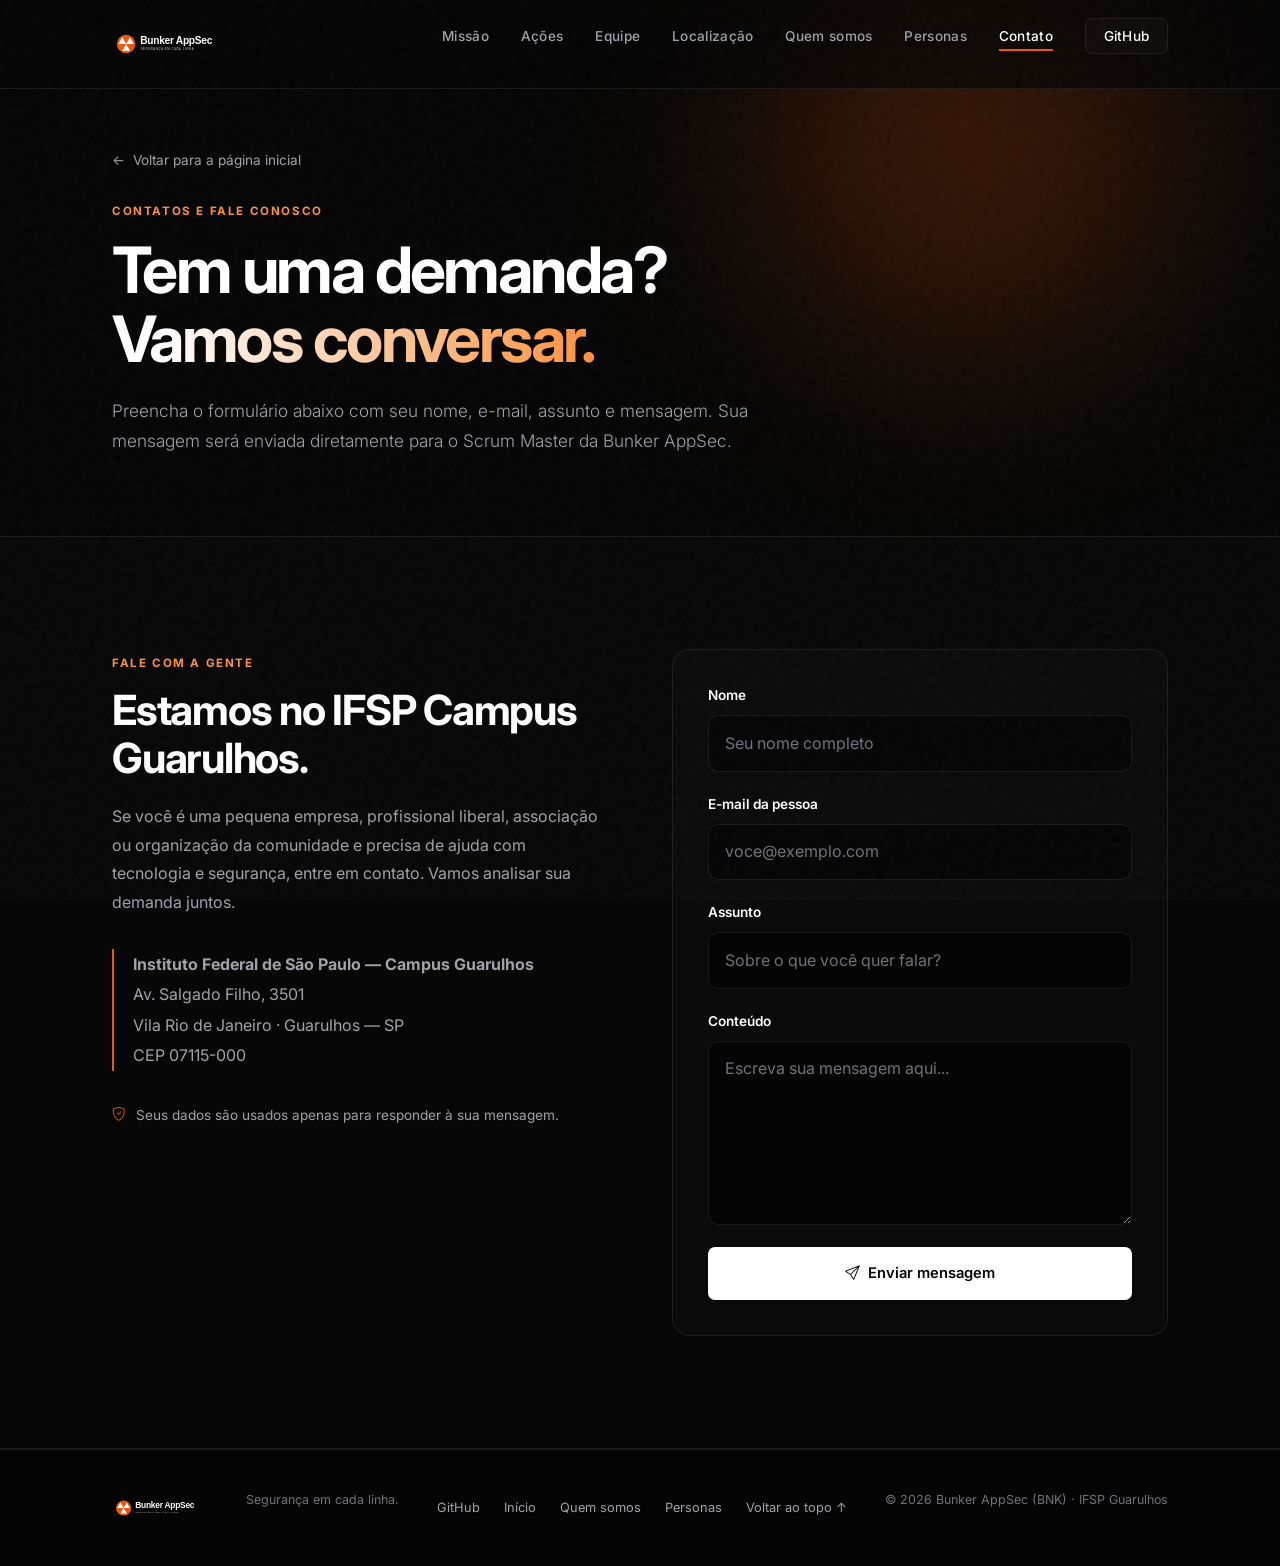
==== commit 8068da2e: "fix:navbar arumada" ====
--- a/contato.html
+++ b/contato.html
@@ -22,7 +22,7 @@
     <link href="https://fonts.googleapis.com/css2?family=Inter:wght@300;400;500;600;700;800&display=swap" rel="stylesheet">
     <link rel="stylesheet" href="https://cdn.jsdelivr.net/npm/bootstrap@5.3.3/dist/css/bootstrap.min.css">
     <link rel="stylesheet" href="https://cdn.jsdelivr.net/npm/bootstrap-icons@1.11.3/font/bootstrap-icons.min.css">
-    <link rel="stylesheet" href="css/style.css">
+    <link rel="stylesheet" href="css/style.css?v=4">
 </head>
 <body data-bs-theme="dark">
     <div class="site-cursor-glow" aria-hidden="true"></div>
@@ -47,8 +47,9 @@
                     <li><a href="index.html#missao">Missão</a></li>
                     <li><a href="index.html#acoes">Ações</a></li>
                     <li><a href="index.html#equipe">Equipe</a></li>
+                    <li><a href="index.html#localizacao">Localização</a></li>
+                    <li><a href="quem-somos.html">Quem somos</a></li>
                     <li><a href="personas.html">Personas</a></li>
-                    <li><a href="quem-somos.html">Quem somos</a></li>
                     <li><a href="contato.html" class="is-active" aria-current="page">Contato</a></li>
                     <li>
                         <a class="btn-outline" href="https://github.com/dahlinpereira/bnk-appsec"
@@ -153,6 +154,6 @@
     </footer>
 
     <script src="https://cdn.jsdelivr.net/npm/bootstrap@5.3.3/dist/js/bootstrap.bundle.min.js"></script>
-    <script src="js/script.js"></script>
+    <script src="js/script.js?v=3"></script>
 </body>
 </html>
--- a/css/style.css
+++ b/css/style.css
@@ -1187,7 +1187,7 @@
     pointer-events: none;
     background:
         linear-gradient(180deg, rgba(5, 5, 5, 0.8) 0%, rgba(5, 5, 5, 0.55) 45%, rgba(5, 5, 5, 0.95) 100%),
-        url("../assets/img/equipe-ifsp.jpg") center / cover no-repeat;
+        url("../assets/img/equipe-ifsp.jpg?v=4") center / cover no-repeat;
 }
 
 .hero-photo .hero-content {
@@ -1597,6 +1597,11 @@
     .page-hero {
         padding: 120px 0 3rem;
     }
+}
+
+/* Evita que o cabeçalho fixo cubra o conteúdo ao usar âncoras (#) */
+[id] {
+    scroll-margin-top: 110px;
 }
 
 /* =========================================================
